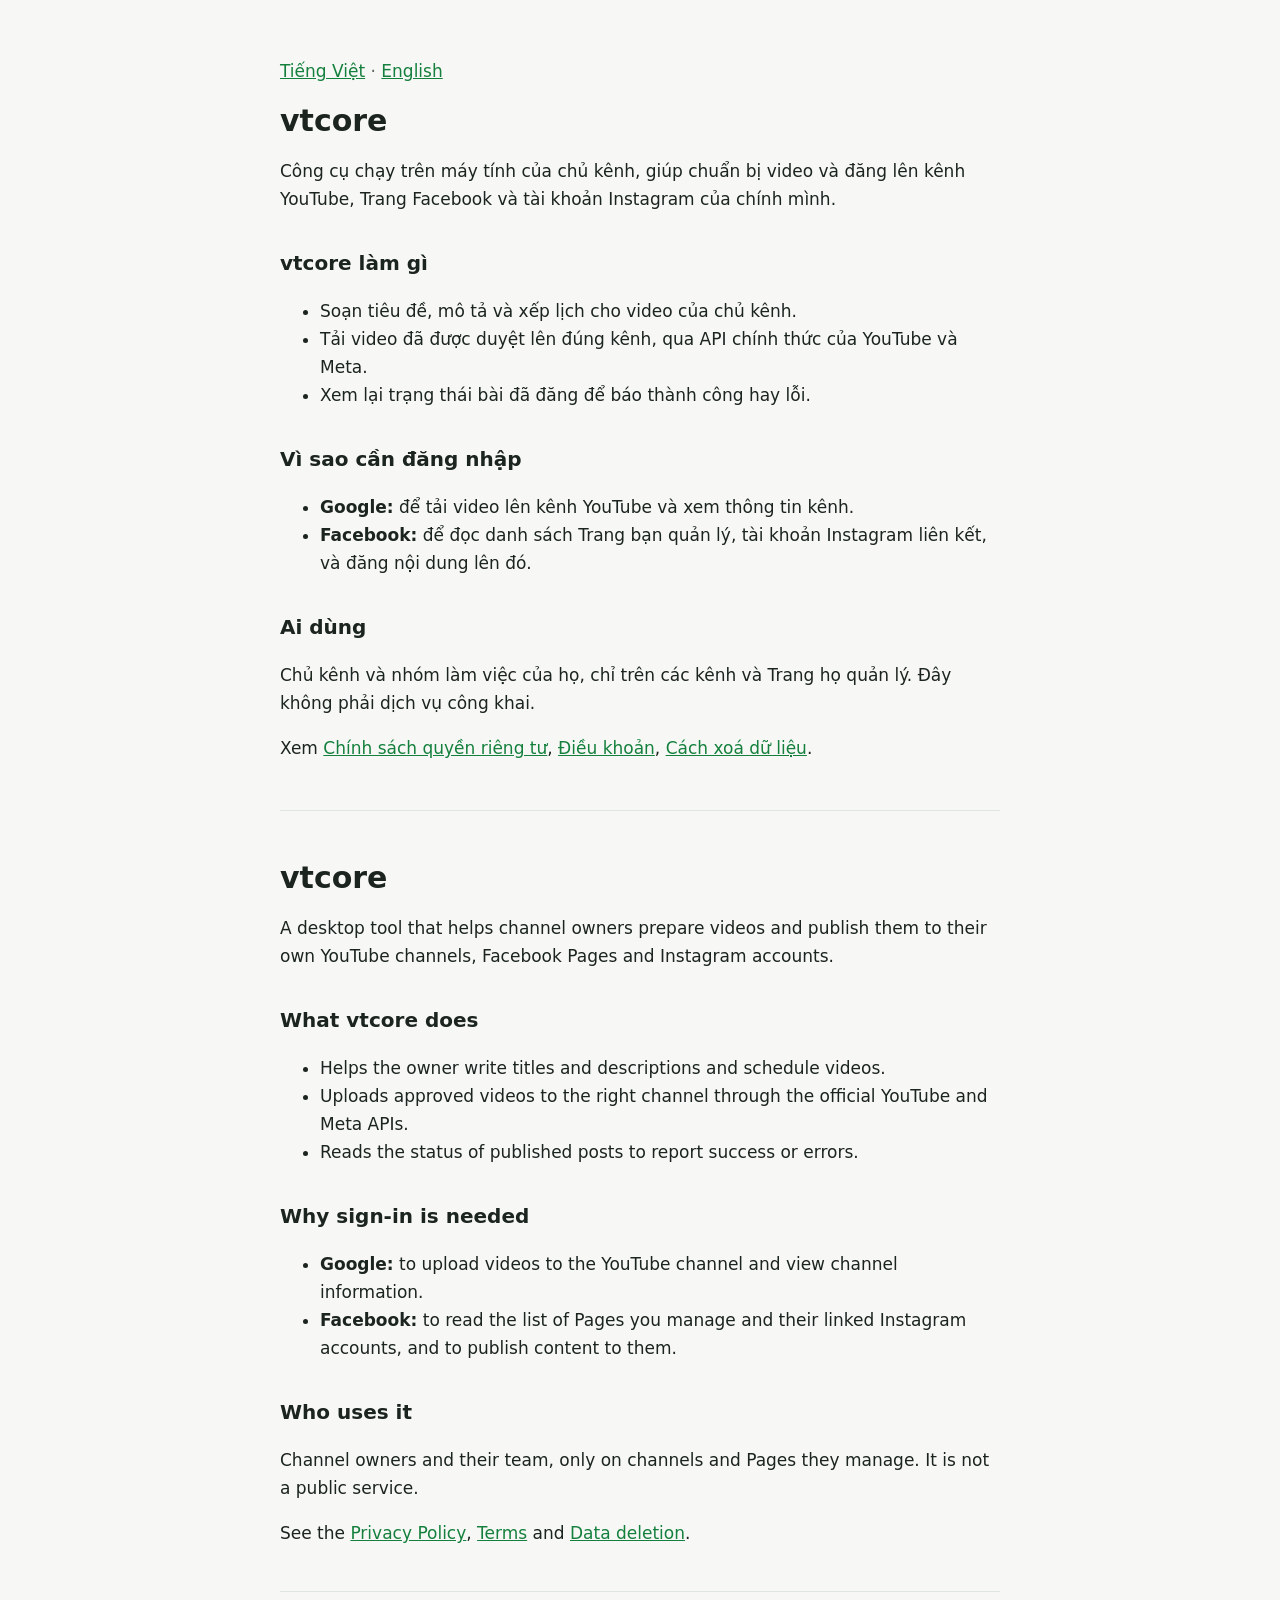
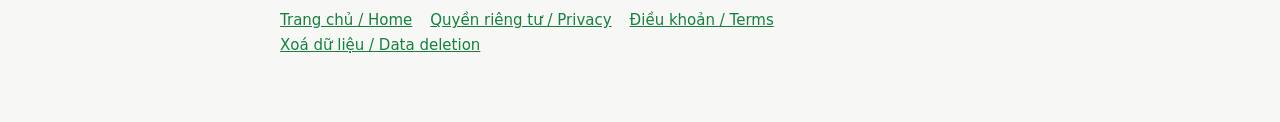
==== index.html @ 3dca8488 "Trang giới thiệu và chính sách vtcore" ====
<!doctype html>
<html lang="vi">
<head>
<meta charset="utf-8">
<meta name="viewport" content="width=device-width, initial-scale=1">
<title>vtcore</title>
<link rel="stylesheet" href="style.css">
</head>
<body>
<main>
<p class="lang"><a href="#vi">Tiếng Việt</a> · <a href="#en">English</a></p>
<section id="vi" lang="vi">
<h1>vtcore</h1>
<p>Công cụ chạy trên máy tính của chủ kênh, giúp chuẩn bị video và đăng lên kênh YouTube, Trang Facebook và tài khoản Instagram của chính mình.</p>
<h2>vtcore làm gì</h2>
<ul>
<li>Soạn tiêu đề, mô tả và xếp lịch cho video của chủ kênh.</li>
<li>Tải video đã được duyệt lên đúng kênh, qua API chính thức của YouTube và Meta.</li>
<li>Xem lại trạng thái bài đã đăng để báo thành công hay lỗi.</li>
</ul>
<h2>Vì sao cần đăng nhập</h2>
<ul>
<li><b>Google:</b> để tải video lên kênh YouTube và xem thông tin kênh.</li>
<li><b>Facebook:</b> để đọc danh sách Trang bạn quản lý, tài khoản Instagram liên kết, và đăng nội dung lên đó.</li>
</ul>
<h2>Ai dùng</h2>
<p>Chủ kênh và nhóm làm việc của họ, chỉ trên các kênh và Trang họ quản lý. Đây không phải dịch vụ công khai.</p>
<p>Xem <a href="chinh-sach.html">Chính sách quyền riêng tư</a>, <a href="dieu-khoan.html">Điều khoản</a>, <a href="xoa-du-lieu.html">Cách xoá dữ liệu</a>.</p>
</section>
<hr>
<section id="en" lang="en">
<h1>vtcore</h1>
<p>A desktop tool that helps channel owners prepare videos and publish them to their own YouTube channels, Facebook Pages and Instagram accounts.</p>
<h2>What vtcore does</h2>
<ul>
<li>Helps the owner write titles and descriptions and schedule videos.</li>
<li>Uploads approved videos to the right channel through the official YouTube and Meta APIs.</li>
<li>Reads the status of published posts to report success or errors.</li>
</ul>
<h2>Why sign-in is needed</h2>
<ul>
<li><b>Google:</b> to upload videos to the YouTube channel and view channel information.</li>
<li><b>Facebook:</b> to read the list of Pages you manage and their linked Instagram accounts, and to publish content to them.</li>
</ul>
<h2>Who uses it</h2>
<p>Channel owners and their team, only on channels and Pages they manage. It is not a public service.</p>
<p>See the <a href="chinh-sach.html#en">Privacy Policy</a>, <a href="dieu-khoan.html#en">Terms</a> and <a href="xoa-du-lieu.html#en">Data deletion</a>.</p>
</section>
<footer><nav><a href="index.html">Trang chủ / Home</a><a href="chinh-sach.html">Quyền riêng tư / Privacy</a><a href="dieu-khoan.html">Điều khoản / Terms</a><a href="xoa-du-lieu.html">Xoá dữ liệu / Data deletion</a></nav></footer>
</main>
</body>
</html>
---- style.css ----
:root{--bg:#f7f8f6;--card:#fff;--ink:#1c2420;--sub:#5b675f;--line:#dfe5e0;--ac:#15803d}
@media (prefers-color-scheme:dark){:root{--bg:#101613;--card:#19211d;--ink:#e8eeea;--sub:#9aa8a0;--line:#2b3731;--ac:#4ade80}}
*{box-sizing:border-box}body{margin:0;background:var(--bg);color:var(--ink);font:17px/1.65 "Segoe UI",system-ui,-apple-system,Roboto,Arial,sans-serif}
main{max-width:760px;margin:0 auto;padding:40px 20px 64px}h1{font-size:30px;line-height:1.25;margin:0 0 8px;text-wrap:balance}
h2{font-size:20px;margin:34px 0 8px}p,li{max-width:68ch}a{color:var(--ac)}.sub{color:var(--sub);margin:0 0 20px}
.card{background:var(--card);border:1px solid var(--line);border-radius:12px;padding:18px 22px;margin:18px 0}
nav a{margin-right:18px}footer{margin-top:44px;padding-top:16px;border-top:1px solid var(--line);color:var(--sub);font-size:15px}
.en{border-left:3px solid var(--line);padding-left:16px;color:var(--sub)}

.lang{color:var(--sub)}hr{border:0;border-top:1px solid var(--line);margin:48px 0}nav a{display:inline-block}
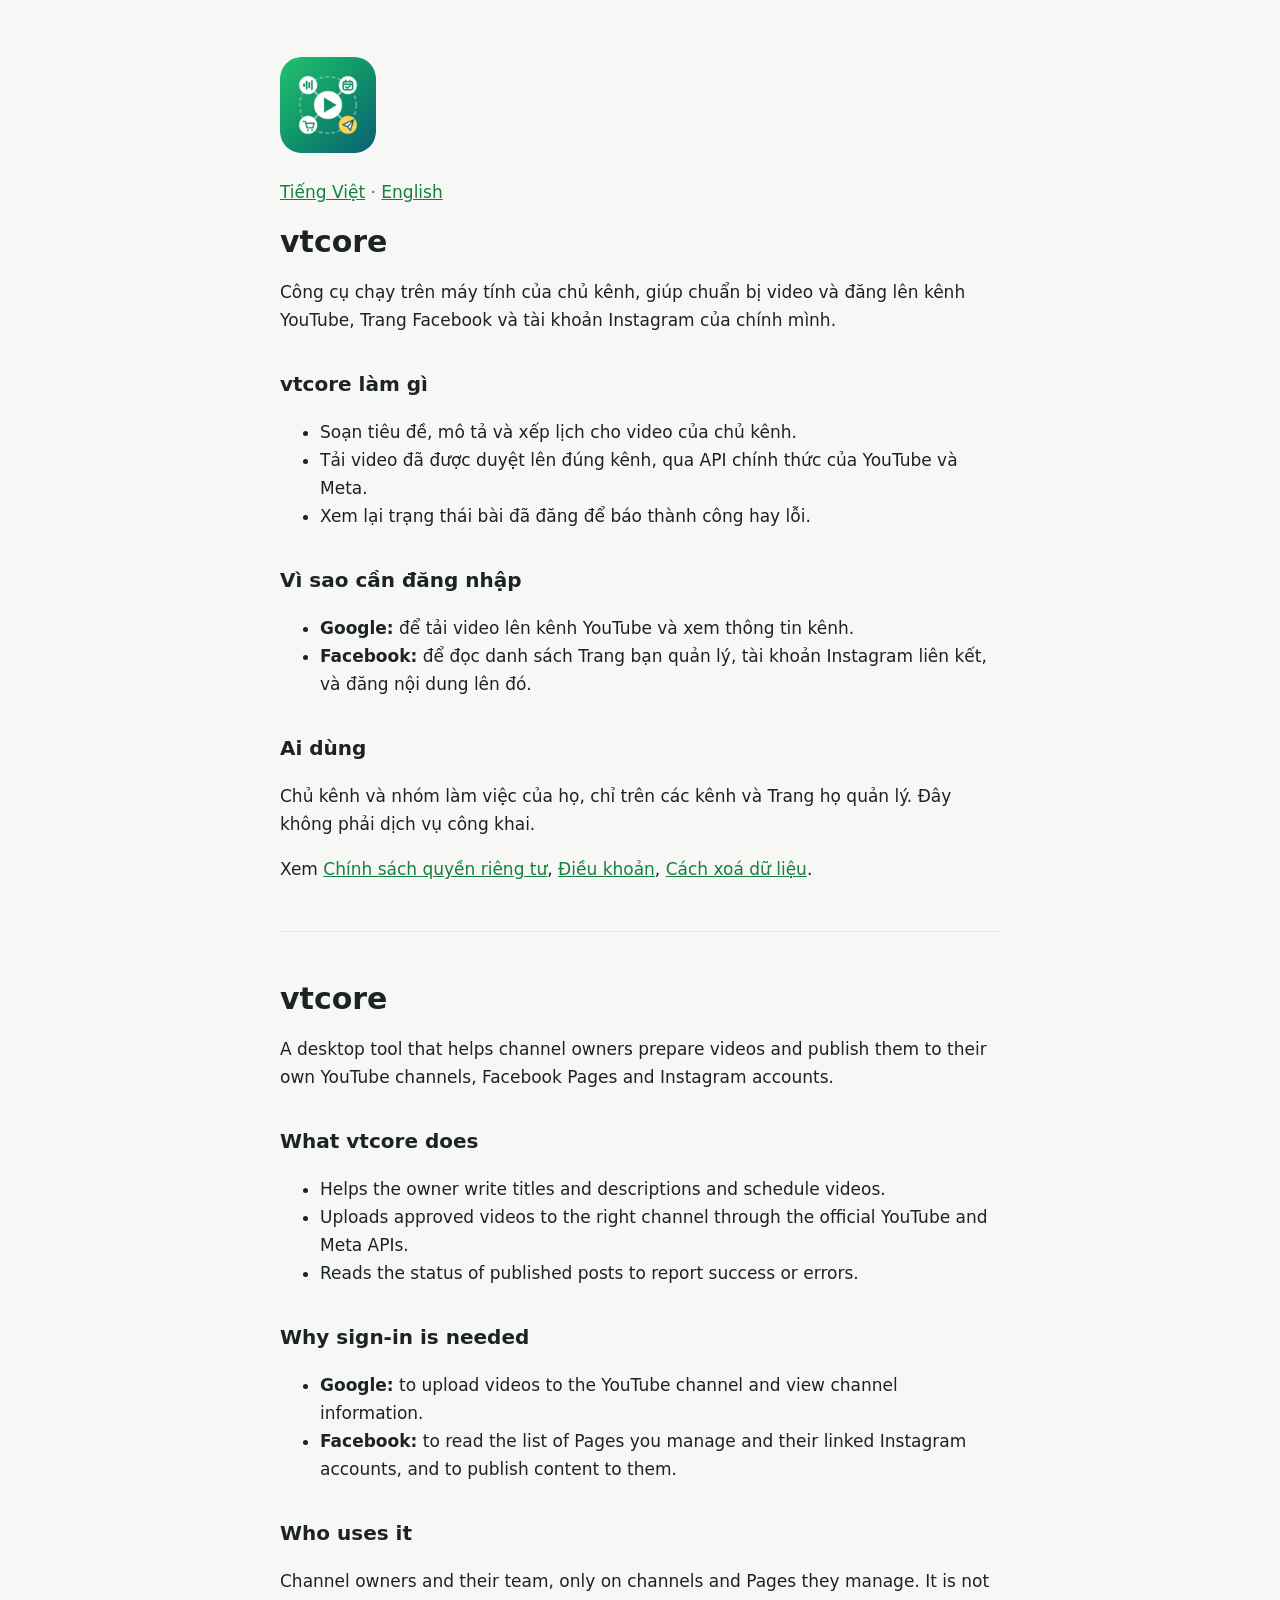
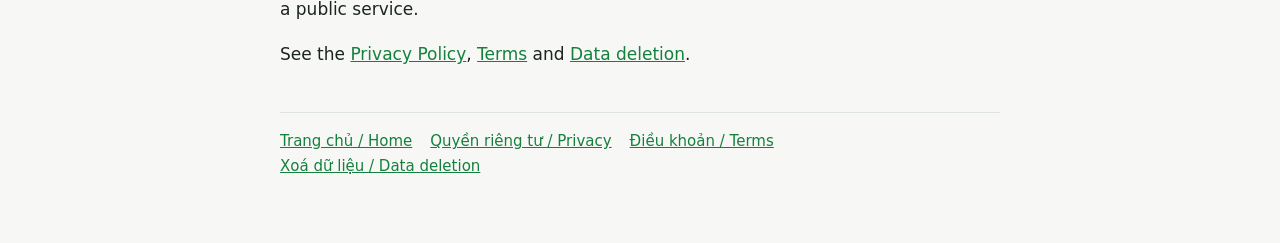
==== commit f6e7f442: "Thêm logo vtcore làm icon trang" ====
--- a/index.html
+++ b/index.html
@@ -4,10 +4,13 @@
 <meta charset="utf-8">
 <meta name="viewport" content="width=device-width, initial-scale=1">
 <title>vtcore</title>
+<link rel="icon" type="image/png" href="vtcore-logo-1024.png">
+<link rel="apple-touch-icon" href="vtcore-logo-1024.png">
 <link rel="stylesheet" href="style.css">
 </head>
 <body>
 <main>
+<p><img src="vtcore-logo-1024.png" width="96" height="96" alt="vtcore logo" style="border-radius:22%"></p>
 <p class="lang"><a href="#vi">Tiếng Việt</a> · <a href="#en">English</a></p>
 <section id="vi" lang="vi">
 <h1>vtcore</h1>
